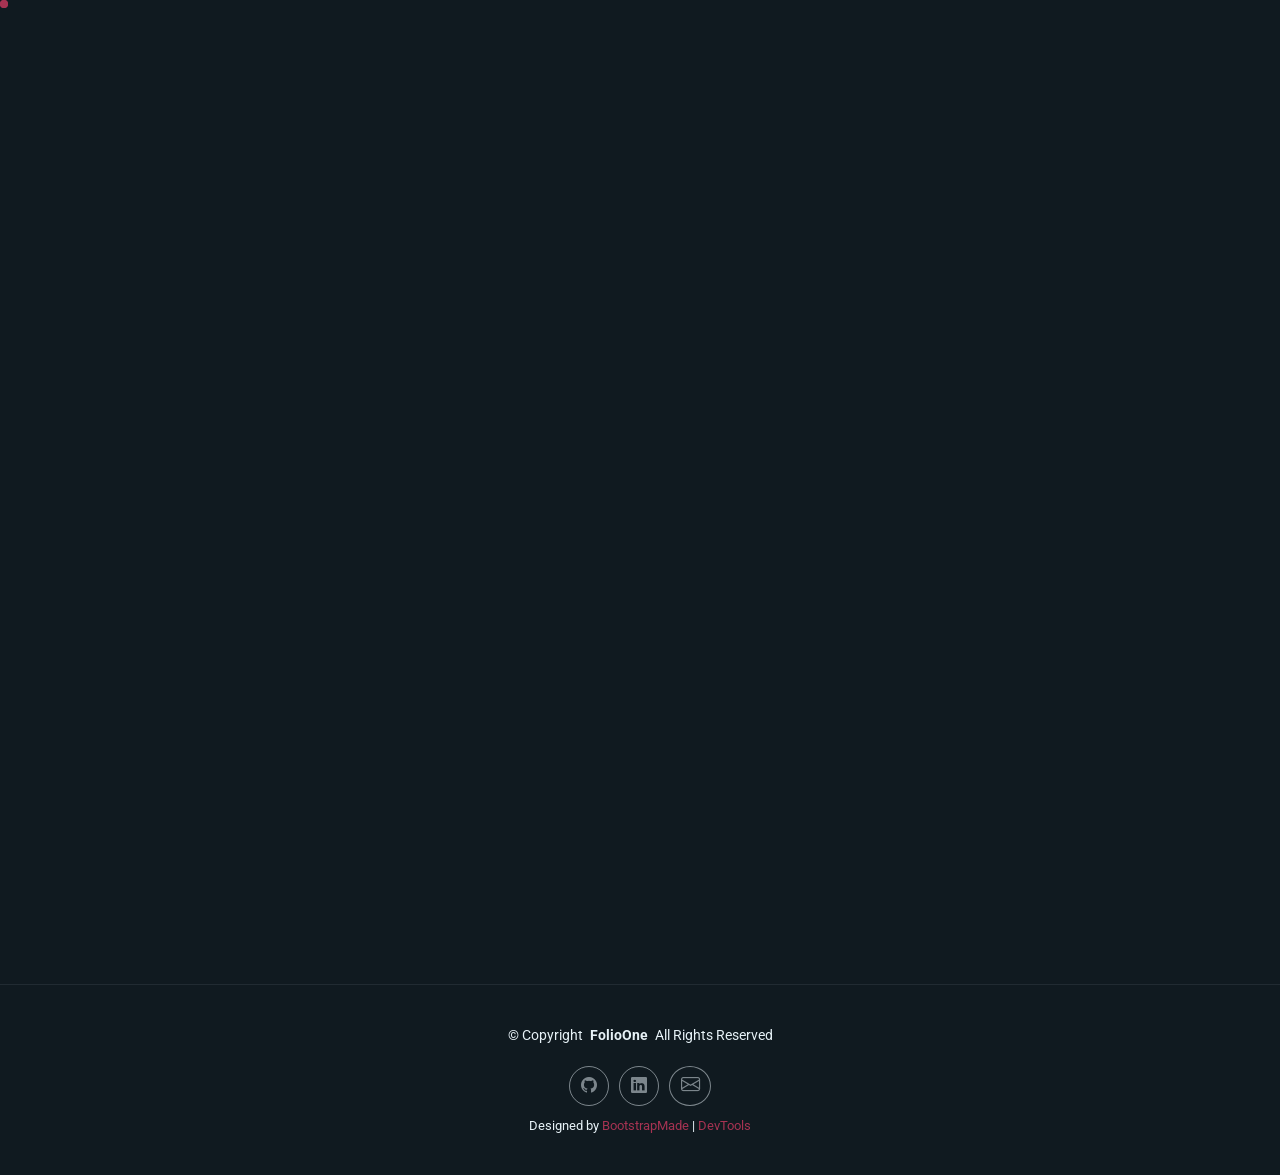
==== index.html @ d4bedee9 "Primeira Versao" ====
<!DOCTYPE html>
<html lang="en">

<head>
  <meta charset="utf-8">
  <meta content="width=device-width, initial-scale=1.0" name="viewport">
  <title>Portifolio Isabela Clementino - Início</title>
  <meta name="description" content="">
  <meta name="keywords" content="">

  <!-- Favicons -->
  <link href="assets/img/favicon.png" rel="icon">
  <link href="assets/img/apple-touch-icon.png" rel="apple-touch-icon">

  <!-- Fonts -->
  <link href="https://fonts.googleapis.com" rel="preconnect">
  <link href="https://fonts.gstatic.com" rel="preconnect" crossorigin>
  <link
    href="https://fonts.googleapis.com/css2?family=Roboto:ital,wght@0,100;0,300;0,400;0,500;0,700;0,900;1,100;1,300;1,400;1,500;1,700;1,900&family=Poppins:ital,wght@0,100;0,200;0,300;0,400;0,500;0,600;0,700;0,800;0,900;1,100;1,200;1,300;1,400;1,500;1,600;1,700;1,800;1,900&family=Raleway:ital,wght@0,100;0,200;0,300;0,400;0,500;0,600;0,700;0,800;0,900;1,100;1,200;1,300;1,400;1,500;1,600;1,700;1,800;1,900&display=swap"
    rel="stylesheet">

  <!-- Vendor CSS Files -->
  <link href="assets/vendor/bootstrap/css/bootstrap.min.css" rel="stylesheet">
  <link href="assets/vendor/bootstrap-icons/bootstrap-icons.css" rel="stylesheet">
  <link href="assets/vendor/aos/aos.css" rel="stylesheet">
  <link href="assets/vendor/swiper/swiper-bundle.min.css" rel="stylesheet">
  <link href="assets/vendor/glightbox/css/glightbox.min.css" rel="stylesheet">

  <!-- Main CSS File -->
  <link href="assets/css/main.css" rel="stylesheet">

</head>

<body class="index-page">

  <header id="header" class="header d-flex align-items-center light-background sticky-top">
    <div class="container position-relative d-flex align-items-center justify-content-between">

      <nav id="navmenu" class="navmenu">
        <ul>
          <li><a href="index.html" class="active">Início</a></li>
          <li class="dropdown"><a href="about.html"><span>Sobre mim</span> <i
                class="bi bi-chevron-down toggle-dropdown"></i></a>
            <ul>
              <li><a href="about-study.html">Trajetória de estudos</a></li>
              <li><a href="extracurricular.html">Extracurricular e Certificações</a></li>
            </ul>
          </li>
          <li><a href="resume.html">Currículo</a></li>
          <li><a href="services.html">Interesses profissionais</a></li>
          <li><a href="portfolio.html">Projetos</a></li>
        </ul>
        <i class="mobile-nav-toggle d-xl-none bi bi-list"></i>
      </nav>

      <div class="header-social-links">
        <a href="https://github.com/Isabela-CP" class="github"><i class="bi bi-github"></i></a>
        <a href="https://www.linkedin.com/in/isabelacpf/" class="linkedin"><i class="bi bi-linkedin"></i></a>
      </div>

    </div>
  </header>

  <main class="main">

    <!-- Hero Section -->
    <section id="hero" class="hero section">

      <div class="container" data-aos="fade-up" data-aos-delay="100">

        <div class="row gy-4 align-items-center">
          <div class="col-lg-6 order-2 order-lg-1">
            <div class="hero-content">
              <h1 data-aos="fade-up" data-aos-delay="200">Olá, meu nome é <span class="highlight">Isabela
                  Clementino</span></h1>
              <h2 data-aos="fade-up" data-aos-delay="300">Creative <span class="typed"
                  data-typed-items="Software Developer, Web Developer, Game Developer, Front-End Developer, Project Management"></span>
              </h2>
              <p data-aos="fade-up" data-aos-delay="400"> Estudante de Sistemas de Informação na Universidade de São
                Paulo com 7 anos de experiência no setor de tecnologia. Hoje, foco em me aprofundar em Front-End, Games
                e Gestão, unindo minha base sólida à vontade de aprender e evoluir. Sigo
                em constante desenvolvimento para transformar técnica em experiências criativas de impacto.</p>
              <div class="hero-actions" data-aos="fade-up" data-aos-delay="500">
                <a href="portfolio.html" class="btn btn-primary">Veja um pouco dos meus projetos</a>
                <a href="contact.html" class="btn btn-outline">Entre em contato</a>
              </div>
              <div class="social-links" data-aos="fade-up" data-aos-delay="600">
                <a href="https://github.com/Isabela-CP" class="github"><i class="bi bi-github"></i></a>
                <a href="https://www.linkedin.com/in/isabelacpf/" class="linkedin"><i class="bi bi-linkedin"></i></a>
              </div>
            </div>
          </div>
          <div class="col-lg-6 order-1 order-lg-2">
            <div class="hero-image" data-aos="zoom-in" data-aos-delay="300">
              <div class="image-wrapper">
                <img src="assets/img/profile/perfil.png" alt="Sarah Mitchell" class="img-fluid">
                <div class="floating-elements">
                  <div class="floating-card design" data-aos="fade-left" data-aos-delay="700">
                    <i class="bi bi-palette"></i>
                    <span>Design</span>
                  </div>
                  <div class="floating-card code" data-aos="fade-right" data-aos-delay="800">
                    <i class="bi bi-code-slash"></i>
                    <span>Code</span>
                  </div>
                  <div class="floating-card creativity" data-aos="fade-up" data-aos-delay="900">
                    <i class="bi bi-lightbulb"></i>
                    <span>Ideas</span>
                  </div>
                </div>
              </div>
            </div>
          </div>
        </div>

      </div>

    </section><!-- /Hero Section -->

  </main>

  <footer id="footer" class="footer">

    <div class="container">
      <div class="copyright text-center ">
        <p>© <span>Copyright</span> <strong class="px-1 sitename">FolioOne</strong> <span>All Rights Reserved<br></span>
        </p>
      </div>
      <div class="social-links d-flex justify-content-center">
        <a href="https://github.com/Isabela-CP" class="github"><i class="bi bi-github"></i></a>
        <a href="https://www.linkedin.com/in/isabelacpf/" class="linkedin"><i class="bi bi-linkedin"></i></a>
        <a href="mailto:isabela.clementino.pon@usp.br" class="email-link"><i class="bi bi-envelope"></i></a>

      </div>
      <div class="credits">
        <!-- All the links in the footer should remain intact. -->
        <!-- You can delete the links only if you've purchased the pro version. -->
        <!-- Licensing information: https://bootstrapmade.com/license/ -->
        <!-- Purchase the pro version with working PHP/AJAX contact form: [buy-url] -->
        Designed by <a href="https://bootstrapmade.com/">BootstrapMade</a> | <a
          href="https://bootstrapmade.com/tools/">DevTools</a>
      </div>
    </div>

  </footer>

  <!-- Scroll Top -->
  <a href="#" id="scroll-top" class="scroll-top d-flex align-items-center justify-content-center"><i
      class="bi bi-arrow-up-short"></i></a>

  <!-- Preloader -->
  <div id="preloader"></div>

  <!-- Vendor JS Files -->
  <script src="assets/vendor/bootstrap/js/bootstrap.bundle.min.js"></script>
  <script src="assets/vendor/php-email-form/validate.js"></script>
  <script src="assets/vendor/aos/aos.js"></script>
  <script src="assets/vendor/typed.js/typed.umd.js"></script>
  <script src="assets/vendor/waypoints/noframework.waypoints.js"></script>
  <script src="assets/vendor/purecounter/purecounter_vanilla.js"></script>
  <script src="assets/vendor/swiper/swiper-bundle.min.js"></script>
  <script src="assets/vendor/imagesloaded/imagesloaded.pkgd.min.js"></script>
  <script src="assets/vendor/isotope-layout/isotope.pkgd.min.js"></script>
  <script src="assets/vendor/glightbox/js/glightbox.min.js"></script>

  <!-- Main JS File -->
  <script src="assets/js/main.js"></script>

</body>

</html>
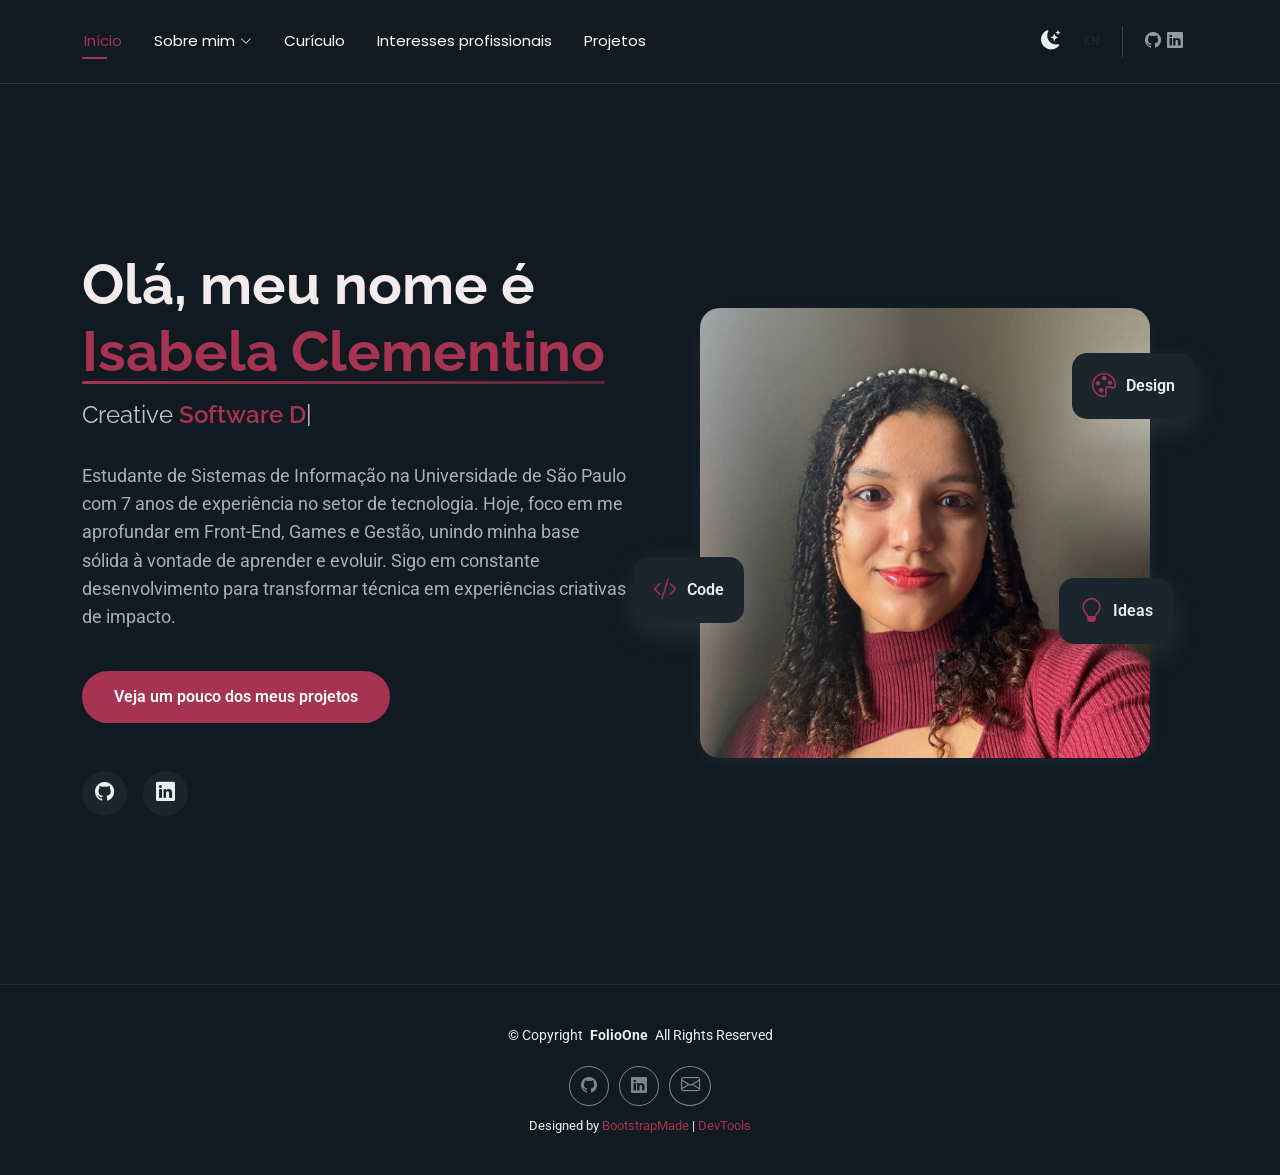
==== commit 69690388: "Corrigindo menu Mobile" ====
--- a/index.html
+++ b/index.html
@@ -33,29 +33,52 @@
 
 <body class="index-page">
 
-  <header id="header" class="header d-flex align-items-center light-background sticky-top">
+  <header id="header" class="header d-flex align-items-center sticky-top">
     <div class="container position-relative d-flex align-items-center justify-content-between">
 
       <nav id="navmenu" class="navmenu">
         <ul>
-          <li><a href="index.html" class="active">Início</a></li>
-          <li class="dropdown"><a href="about.html"><span>Sobre mim</span> <i
-                class="bi bi-chevron-down toggle-dropdown"></i></a>
+          <li><a href="index.html" class="active" data-pt="Início" data-en="Home">Início</a></li>
+          <li class="dropdown">
+            <a href="about.html">
+              <span data-pt="Sobre mim" data-en="About me">Sobre mim </span>
+              <i class="bi bi-chevron-down toggle-dropdown"></i>
+            </a>
             <ul>
-              <li><a href="about-study.html">Trajetória de estudos</a></li>
-              <li><a href="extracurricular.html">Extracurricular e Certificações</a></li>
+              <li><a href="about-study.html" data-pt="Trajetória de estudos" data-en="Study trajectory">Trajetória de
+                  estudos</a>
+              </li>
+              <li><a href="extracurricular.html" data-pt="Extracurricular e Certificados"
+                  data-en="Extracurricular and Certificates">Extracurricular e Certificações</a></li>
             </ul>
           </li>
-          <li><a href="resume.html">Currículo</a></li>
-          <li><a href="services.html">Interesses profissionais</a></li>
-          <li><a href="portfolio.html">Projetos</a></li>
+          <li><a href="resume.html" data-pt="Curículo" data-en="Resume">Currículo</a></li>
+          <li><a href="services.html" data-pt="Interesses profissionais" data-en="Professional interests">Interesses
+              profissionais</a></li>
+          <li><a href="portfolio.html" data-pt="Projetos" data-en="Projects">Projetos</a></li>
         </ul>
         <i class="mobile-nav-toggle d-xl-none bi bi-list"></i>
       </nav>
 
-      <div class="header-social-links">
-        <a href="https://github.com/Isabela-CP" class="github"><i class="bi bi-github"></i></a>
-        <a href="https://www.linkedin.com/in/isabelacpf/" class="linkedin"><i class="bi bi-linkedin"></i></a>
+      <div class="d-flex align-items-center">
+
+        <div class="header-controls d-flex align-items-center me-3 border-end pe-3">
+          <button id="theme-toggle" class="btn btn-link p-0 me-3" type="button" title="Mudar Tema">
+            <i id="theme-icon" class="bi bi-moon-stars-fill"
+              style="color: var(--default-color); font-size: 1.2rem;"></i>
+          </button>
+
+          <button id="lang-toggle" class="btn btn-sm btn-outline-accent fw-bold"
+            style="font-size: 0.75rem; padding: 2px 6px;">
+            PT
+          </button>
+        </div>
+
+        <div class="header-social-links d-flex">
+          <a href="https://github.com/Isabela-CP" class="github"><i class="bi bi-github"></i></a>
+          <a href="https://www.linkedin.com/in/isabelacpf/" class="linkedin"><i class="bi bi-linkedin"></i></a>
+        </div>
+
       </div>
 
     </div>
@@ -71,18 +94,28 @@
         <div class="row gy-4 align-items-center">
           <div class="col-lg-6 order-2 order-lg-1">
             <div class="hero-content">
-              <h1 data-aos="fade-up" data-aos-delay="200">Olá, meu nome é <span class="highlight">Isabela
-                  Clementino</span></h1>
+              <h1 data-aos="fade-up" data-aos-delay="200">
+                <span data-pt="Olá, meu nome é " data-en="Hello, my name is ">Olá, meu nome é </span>
+                <span class="highlight">Isabela Clementino</span>
+              </h1>
               <h2 data-aos="fade-up" data-aos-delay="300">Creative <span class="typed"
                   data-typed-items="Software Developer, Web Developer, Game Developer, Front-End Developer, Project Management"></span>
               </h2>
-              <p data-aos="fade-up" data-aos-delay="400"> Estudante de Sistemas de Informação na Universidade de São
+              <p data-aos="fade-up" data-aos-delay="400" class="lang-pt"> Estudante de Sistemas de Informação na
+                Universidade de São
                 Paulo com 7 anos de experiência no setor de tecnologia. Hoje, foco em me aprofundar em Front-End, Games
                 e Gestão, unindo minha base sólida à vontade de aprender e evoluir. Sigo
                 em constante desenvolvimento para transformar técnica em experiências criativas de impacto.</p>
+              <p data-aos="fade-up" data-aos-delay="400" class="lang-en">
+                Information Systems student at USP with 7 years of experience in the tech industry. Currently focusing
+                on Front-End,
+                Games, and Management, combining a strong foundation with a passion for continuous growth.I am in
+                constant development to transform technical skills into impactful creative experiences.
+              </p>
               <div class="hero-actions" data-aos="fade-up" data-aos-delay="500">
-                <a href="portfolio.html" class="btn btn-primary">Veja um pouco dos meus projetos</a>
-                <a href="contact.html" class="btn btn-outline">Entre em contato</a>
+                <a href="portfolio.html" class="btn btn-primary" data-pt="Veja um pouco dos meus projetos"
+                  data-en="See some of my projects">Veja um pouco dos meus projetos</a>
+
               </div>
               <div class="social-links" data-aos="fade-up" data-aos-delay="600">
                 <a href="https://github.com/Isabela-CP" class="github"><i class="bi bi-github"></i></a>
@@ -165,7 +198,8 @@
 
   <!-- Main JS File -->
   <script src="assets/js/main.js"></script>
-
+  <script src="assets/js/lang.js"></script>
+  <script src="assets/js/theme.js"></script>
 </body>
 
 </html>
--- a/assets/css/main.css
+++ b/assets/css/main.css
@@ -0,0 +1,2365 @@
+/* Fonts */
+:root {
+  --default-font: "Roboto", system-ui, -apple-system, "Segoe UI", Roboto, "Helvetica Neue", Arial, "Noto Sans", "Liberation Sans", sans-serif, "Apple Color Emoji", "Segoe UI Emoji", "Segoe UI Symbol", "Noto Color Emoji";
+  --heading-font: "Raleway", sans-serif;
+  --nav-font: "Poppins", sans-serif;
+  --nav-hover-color: #A63352;
+  --nav-dropdown-hover-color: #A63352;
+}
+
+/* MODO DARK (Seu padrão atual - coloque suas cores aqui) */
+:root,
+[data-bs-theme="dark"] {
+  --background-color: #101a20;
+  --default-color: #e7f2f7;
+  --heading-color: #f4ebed;
+  --accent-color: #A63352;
+  --surface-color: #1a252c;
+  /* Cor para o fundo dos cards */
+  --quote-color: #F2AF88;
+  --border-color: #1a252c;
+  --contrast-color: #ffffff;
+  --nav-color: #ffffff;
+  --nav-dropdown-color: #e7f2f7;
+  --nav-mobile-background-color: #213642;
+  --nav-dropdown-background-color: #051117;
+}
+
+/* MODO LIGHT (A versão clara que você vai criar) */
+[data-bs-theme="light"] {
+  --background-color: #feeaea;
+  /* Fundo clarinho */
+  --default-color: #212529;
+  /* Texto escuro */
+  --heading-color: #101a20;
+  /* Títulos bem escuros */
+  --accent-color: #A63352;
+  /* O rosa continua o mesmo! */
+  --surface-color: #fdf0f0;
+  /* Cards brancos */
+  --quote-color: #A63352;
+  --border-color: #A63352;
+  --contrast-color: #101a20;
+  --nav-color: #040000;
+  --nav-dropdown-color: #000000;
+  --nav-mobile-background-color: #fdf0f0;
+  --nav-dropdown-background-color: #feeaea;
+}
+
+
+/* Smooth scroll */
+:root {
+  scroll-behavior: smooth;
+}
+
+/*--------------------------------------------------------------
+# General Styling & Shared Classes
+--------------------------------------------------------------*/
+body {
+  color: var(--default-color);
+  background-color: var(--background-color);
+  font-family: var(--default-font);
+  transition: background-color 0.3s ease, color 0.3s ease;
+}
+
+a {
+  color: var(--accent-color);
+  text-decoration: none;
+  transition: 0.3s;
+}
+
+a:hover {
+  color: color-mix(in srgb, var(--accent-color), transparent 25%);
+  text-decoration: none;
+}
+
+h1,
+h2,
+h3,
+h4,
+h5,
+h6 {
+  color: var(--heading-color);
+  font-family: var(--heading-font);
+}
+
+/* PHP Email Form Messages
+------------------------------*/
+.php-email-form .error-message {
+  display: none;
+  background: #df1529;
+  color: #ffffff;
+  text-align: left;
+  padding: 15px;
+  margin-bottom: 24px;
+  font-weight: 600;
+}
+
+.php-email-form .sent-message {
+  display: none;
+  color: #ffffff;
+  background: #059652;
+  text-align: center;
+  padding: 15px;
+  margin-bottom: 24px;
+  font-weight: 600;
+}
+
+.php-email-form .loading {
+  display: none;
+  background: var(--surface-color);
+  text-align: center;
+  padding: 15px;
+  margin-bottom: 24px;
+}
+
+.php-email-form .loading:before {
+  content: "";
+  display: inline-block;
+  border-radius: 50%;
+  width: 24px;
+  height: 24px;
+  margin: 0 10px -6px 0;
+  border: 3px solid var(--accent-color);
+  border-top-color: var(--surface-color);
+  animation: php-email-form-loading 1s linear infinite;
+}
+
+@keyframes php-email-form-loading {
+  0% {
+    transform: rotate(0deg);
+  }
+
+  100% {
+    transform: rotate(360deg);
+  }
+}
+
+/*--------------------------------------------------------------
+# Global Header
+--------------------------------------------------------------*/
+.header {
+  color: var(--default-color);
+  background-color: var(--background-color);
+  padding: 15px 0;
+  transition: all 0.5s;
+  position: sticky;
+  top: 0;
+  z-index: 999;
+  border-bottom: 1px solid color-mix(in srgb, var(--default-color), transparent 87%);
+}
+
+.header-controls {
+  border-color: color-mix(in srgb, var(--default-color), transparent 80%) !important;
+}
+
+.header .logo {
+  line-height: 1;
+}
+
+.header .logo img {
+  max-height: 36px;
+  margin-right: 8px;
+}
+
+.header .logo h1 {
+  font-size: 32px;
+  margin: 0;
+  font-weight: 400;
+  color: var(--heading-color);
+}
+
+.header .header-social-links {
+  padding-right: 15px;
+}
+
+.header .header-social-links a {
+  color: color-mix(in srgb, var(--default-color), transparent 40%);
+  padding-left: 6px;
+  display: inline-block;
+  transition: 0.3s;
+  font-size: 16px;
+}
+
+.header .header-social-links a:hover {
+  color: var(--default-color);
+}
+
+.header .header-social-links a i {
+  line-height: 0px;
+}
+
+@media (max-width: 1200px) {
+  .header .logo {
+    order: 1;
+  }
+
+  .header .header-social-links {
+    order: 2;
+  }
+
+  .header .navmenu {
+    order: 3;
+  }
+}
+
+
+/*--------------------------------------------------------------
+# Navigation Menu
+--------------------------------------------------------------*/
+/* Desktop Navigation */
+@media (min-width: 1200px) {
+  .navmenu {
+    padding: 0;
+  }
+
+  .navmenu ul {
+    margin: 0;
+    padding: 0;
+    display: flex;
+    list-style: none;
+    align-items: center;
+  }
+
+  .navmenu li {
+    position: relative;
+  }
+
+  .navmenu>ul>li {
+    white-space: nowrap;
+    padding: 15px 28px 15px 0;
+  }
+
+  .navmenu>ul>li:last-child {
+    padding-right: 0;
+  }
+
+  .navmenu a,
+  .navmenu a:focus {
+    color: var(--nav-color);
+    font-size: 15px;
+    padding: 0 2px;
+    font-family: var(--nav-font);
+    font-weight: 400;
+    display: flex;
+    align-items: center;
+    justify-content: space-between;
+    white-space: nowrap;
+    transition: 0.3s;
+    position: relative;
+  }
+
+  .navmenu a i,
+  .navmenu a:focus i {
+    font-size: 12px;
+    line-height: 0;
+    margin-left: 5px;
+    transition: 0.3s;
+  }
+
+  .navmenu>ul>li>a:before {
+    content: "";
+    position: absolute;
+    height: 2px;
+    bottom: -6px;
+    left: 0;
+    background-color: var(--nav-hover-color);
+    visibility: hidden;
+    width: 0px;
+    transition: all 0.3s ease-in-out 0s;
+  }
+
+  .navmenu a:hover:before,
+  .navmenu li:hover>a:before,
+  .navmenu .active:before {
+    visibility: visible;
+    width: 25px;
+  }
+
+  .navmenu li:hover>a,
+  .navmenu .active,
+  .navmenu .active:focus {
+    color: var(--nav-hover-color);
+  }
+
+  .navmenu .dropdown ul {
+    margin: 0;
+    padding: 10px 0;
+    background: var(--nav-dropdown-background-color);
+    display: block;
+    position: absolute;
+    visibility: hidden;
+    left: -5px;
+    top: 130%;
+    opacity: 0;
+    transition: 0.3s;
+    border-radius: 4px;
+    z-index: 99;
+    box-shadow: 0px 0px 30px rgba(0, 0, 0, 0.1);
+  }
+
+  .navmenu .dropdown ul li {
+    min-width: 200px;
+  }
+
+  .navmenu .dropdown ul a {
+    padding: 10px 20px;
+    font-size: 15px;
+    text-transform: none;
+    color: var(--nav-dropdown-color);
+  }
+
+  .navmenu .dropdown ul a i {
+    font-size: 12px;
+  }
+
+  .navmenu .dropdown ul a:hover,
+  .navmenu .dropdown ul .active:hover,
+  .navmenu .dropdown ul li:hover>a {
+    color: var(--nav-dropdown-hover-color);
+  }
+
+  .navmenu .dropdown:hover>ul {
+    opacity: 1;
+    top: 100%;
+    visibility: visible;
+  }
+
+  .navmenu .dropdown .dropdown ul {
+    top: 0;
+    left: -90%;
+    visibility: hidden;
+  }
+
+  .navmenu .dropdown .dropdown:hover>ul {
+    opacity: 1;
+    top: 0;
+    left: -100%;
+    visibility: visible;
+  }
+}
+
+/* Mobile Navigation */
+@media (max-width: 1199px) {
+  .mobile-nav-toggle {
+    color: var(--nav-color);
+    font-size: 28px;
+    line-height: 0;
+    margin-right: 10px;
+    cursor: pointer;
+    transition: color 0.3s;
+  }
+
+  .navmenu {
+    padding: 0;
+    z-index: 9997;
+  }
+
+  .navmenu ul {
+    display: none;
+    list-style: none;
+    position: absolute;
+    inset: 60px 20px 20px 20px;
+    padding: 10px 0;
+    margin: 0;
+    border-radius: 6px;
+    background-color: var(--nav-mobile-background-color);
+    border: 1px solid color-mix(in srgb, var(--default-color), transparent 90%);
+    box-shadow: none;
+    overflow-y: auto;
+    transition: 0.3s;
+    z-index: 9998;
+  }
+
+  .navmenu a,
+  .navmenu a:focus {
+    color: var(--nav-dropdown-color);
+    padding: 10px 20px;
+    font-family: var(--nav-font);
+    font-size: 17px;
+    font-weight: 500;
+    display: flex;
+    align-items: center;
+    justify-content: space-between;
+    white-space: nowrap;
+    transition: 0.3s;
+  }
+
+  .navmenu a i,
+  .navmenu a:focus i {
+    font-size: 12px;
+    line-height: 0;
+    margin-left: 5px;
+    width: 30px;
+    height: 30px;
+    display: flex;
+    align-items: center;
+    justify-content: center;
+    border-radius: 50%;
+    transition: 0.3s;
+    background-color: color-mix(in srgb, var(--accent-color), transparent 90%);
+  }
+
+  .navmenu a i:hover,
+  .navmenu a:focus i:hover {
+    background-color: var(--accent-color);
+    color: var(--contrast-color);
+  }
+
+  .navmenu a:hover,
+  .navmenu .active,
+  .navmenu .active:focus {
+    color: var(--nav-dropdown-hover-color);
+  }
+
+  .navmenu .active i,
+  .navmenu .active:focus i {
+    background-color: var(--accent-color);
+    color: var(--contrast-color);
+  }
+
+  .navmenu .dropdown:has(ul.dropdown-active)>a i {
+    transform: rotate(180deg);
+    transition: 0.3s;
+  }
+
+  .navmenu .dropdown ul {
+    position: static;
+    display: none;
+    z-index: 99;
+    padding: 10px 0;
+    margin: 10px 20px;
+    background-color: var(--nav-dropdown-background-color);
+    transition: all 0.5s ease-in-out;
+  }
+
+  .navmenu .dropdown ul ul {
+    background-color: rgba(33, 37, 41, 0.1);
+  }
+
+  .navmenu .dropdown>.dropdown-active {
+    display: block;
+    background-color: rgba(33, 37, 41, 0.03);
+  }
+
+  .mobile-nav-active {
+    overflow: hidden;
+  }
+
+  .mobile-nav-active .mobile-nav-toggle {
+    color: #fff;
+    position: absolute;
+    font-size: 32px;
+    top: 15px;
+    right: 15px;
+    margin-right: 0;
+    z-index: 9999;
+  }
+
+  .mobile-nav-active .navmenu {
+    position: fixed;
+    overflow: hidden;
+    inset: 0;
+    background: rgba(33, 37, 41, 0.8);
+    transition: 0.3s;
+  }
+
+  .mobile-nav-active .navmenu>ul {
+    display: block;
+  }
+}
+
+/*--------------------------------------------------------------
+# Global Footer
+--------------------------------------------------------------*/
+.footer {
+  color: var(--default-color);
+  background-color: var(--background-color);
+  font-size: 14px;
+  padding: 40px 0;
+  position: relative;
+  border-top: 1px solid color-mix(in srgb, var(--default-color), transparent 92%);
+}
+
+.footer .copyright p {
+  margin-bottom: 0;
+}
+
+.footer .social-links {
+  margin-top: 20px;
+}
+
+.footer .social-links a {
+  display: flex;
+  align-items: center;
+  justify-content: center;
+  width: 40px;
+  height: 40px;
+  border-radius: 50%;
+  border: 1px solid color-mix(in srgb, var(--default-color), transparent 50%);
+  font-size: 16px;
+  color: color-mix(in srgb, var(--default-color), transparent 50%);
+  margin: 0 5px;
+  transition: 0.3s;
+}
+
+.footer .social-links a:hover {
+  color: var(--accent-color);
+  border-color: var(--accent-color);
+}
+
+.footer .credits {
+  margin-top: 10px;
+  font-size: 13px;
+  text-align: center;
+}
+
+/*--------------------------------------------------------------
+# Preloader
+--------------------------------------------------------------*/
+#preloader {
+  position: fixed;
+  inset: 0;
+  z-index: 9999;
+  overflow: hidden;
+  background-color: var(--background-color);
+  transition: all 0.6s ease-out;
+  width: 100%;
+  height: 100vh;
+}
+
+#preloader:before,
+#preloader:after {
+  content: "";
+  position: absolute;
+  border: 4px solid var(--accent-color);
+  border-radius: 50%;
+  animation: animate-preloader 2s cubic-bezier(0, 0.2, 0.8, 1) infinite;
+}
+
+#preloader:after {
+  animation-delay: -0.5s;
+}
+
+@keyframes animate-preloader {
+  0% {
+    width: 10px;
+    height: 10px;
+    top: calc(50% - 5px);
+    left: calc(50% - 5px);
+    opacity: 1;
+  }
+
+  100% {
+    width: 72px;
+    height: 72px;
+    top: calc(50% - 36px);
+    left: calc(50% - 36px);
+    opacity: 0;
+  }
+}
+
+/*--------------------------------------------------------------
+# Scroll Top Button
+--------------------------------------------------------------*/
+.scroll-top {
+  position: fixed;
+  visibility: hidden;
+  opacity: 0;
+  right: 15px;
+  bottom: -15px;
+  z-index: 99999;
+  background-color: var(--accent-color);
+  width: 44px;
+  height: 44px;
+  border-radius: 50px;
+  transition: all 0.4s;
+}
+
+.scroll-top i {
+  font-size: 24px;
+  color: var(--contrast-color);
+  line-height: 0;
+}
+
+.scroll-top:hover {
+  background-color: color-mix(in srgb, var(--accent-color), transparent 20%);
+  color: var(--contrast-color);
+}
+
+.scroll-top.active {
+  visibility: visible;
+  opacity: 1;
+  bottom: 15px;
+}
+
+/*--------------------------------------------------------------
+# Disable aos animation delay on mobile devices
+--------------------------------------------------------------*/
+@media screen and (max-width: 768px) {
+  [data-aos-delay] {
+    transition-delay: 0 !important;
+  }
+}
+
+/*--------------------------------------------------------------
+# Global Page Titles & Breadcrumbs
+--------------------------------------------------------------*/
+.page-title {
+  color: var(--default-color);
+  background-color: var(--background-color);
+  position: relative;
+}
+
+.page-title .heading {
+  padding: 80px 0;
+  border-top: 1px solid color-mix(in srgb, var(--default-color), transparent 90%);
+}
+
+.page-title .heading h1 {
+  font-size: 38px;
+  font-weight: 700;
+}
+
+.page-title nav {
+  background-color: color-mix(in srgb, var(--default-color), transparent 96%);
+  padding: 20px 0;
+}
+
+.page-title nav ol {
+  display: flex;
+  flex-wrap: wrap;
+  list-style: none;
+  padding: 0;
+  margin: 0;
+  font-size: 16px;
+  font-weight: 400;
+}
+
+.page-title nav ol li+li {
+  padding-left: 10px;
+}
+
+.page-title nav ol li+li::before {
+  content: "/";
+  display: inline-block;
+  padding-right: 10px;
+  color: color-mix(in srgb, var(--default-color), transparent 70%);
+}
+
+/*--------------------------------------------------------------
+# Global Sections
+--------------------------------------------------------------*/
+section,
+.section {
+  color: var(--default-color);
+  background-color: var(--background-color);
+  padding: 60px 0;
+  scroll-margin-top: 100px;
+  overflow: clip;
+}
+
+@media (max-width: 1199px) {
+
+  section,
+  .section {
+    scroll-margin-top: 66px;
+  }
+}
+
+/*--------------------------------------------------------------
+# Global Section Titles
+--------------------------------------------------------------*/
+.section-title {
+  text-align: center;
+  padding-bottom: 60px;
+  position: relative;
+}
+
+.section-title h2 {
+  font-size: 3.5rem;
+  font-weight: 400;
+  line-height: 1.2;
+  color: var(--heading-color);
+  margin-bottom: 1.5rem;
+  letter-spacing: -1px;
+}
+
+@media (max-width: 768px) {
+  .section-title h2 {
+    font-size: 2.5rem;
+  }
+}
+
+.section-title p {
+  font-size: 1.125rem;
+  line-height: 1.8;
+  color: color-mix(in srgb, var(--default-color), transparent 25%);
+  max-width: 900px;
+  margin: 0 auto;
+  text-wrap: balance;
+}
+
+/*--------------------------------------------------------------
+# Hero Section
+--------------------------------------------------------------*/
+.hero {
+  margin-top: 0;
+  padding: 80px 0;
+  min-height: 100vh;
+  display: flex;
+  align-items: center;
+}
+
+.hero .hero-content h1 {
+  font-size: 3.5rem;
+  font-weight: 700;
+  margin-bottom: 1rem;
+  line-height: 1.2;
+}
+
+.hero .hero-content h1 .highlight {
+  color: var(--accent-color);
+  position: relative;
+}
+
+.hero .hero-content h1 .highlight::after {
+  content: "";
+  position: absolute;
+  bottom: 0;
+  left: 0;
+  width: 100%;
+  height: 3px;
+  background: linear-gradient(90deg, var(--accent-color), color-mix(in srgb, var(--accent-color), transparent 50%));
+  border-radius: 2px;
+}
+
+@media (max-width: 768px) {
+  .hero .hero-content h1 {
+    font-size: 2.5rem;
+  }
+}
+
+.hero .hero-content h2 {
+  font-size: 1.5rem;
+  font-weight: 400;
+  margin-bottom: 2rem;
+  color: color-mix(in srgb, var(--default-color), transparent 20%);
+}
+
+.hero .hero-content h2 .typed {
+  color: var(--accent-color);
+  font-weight: 600;
+}
+
+@media (max-width: 768px) {
+  .hero .hero-content h2 {
+    font-size: 1.25rem;
+  }
+}
+
+.hero .hero-content p {
+  font-size: 1.1rem;
+  line-height: 1.6;
+  margin-bottom: 2.5rem;
+  color: color-mix(in srgb, var(--default-color), transparent 30%);
+}
+
+.hero .hero-actions {
+  display: flex;
+  gap: 1rem;
+  margin-bottom: 3rem;
+}
+
+.hero .hero-actions .btn {
+  padding: 12px 30px;
+  border-radius: 50px;
+  font-weight: 600;
+  text-decoration: none;
+  transition: all 0.3s ease;
+  border: 2px solid;
+}
+
+.hero .hero-actions .btn.btn-primary {
+  background: var(--accent-color);
+  color: var(--contrast-color);
+  border-color: var(--accent-color);
+}
+
+.hero .hero-actions .btn.btn-primary:hover {
+  background: color-mix(in srgb, var(--accent-color), black 15%);
+  border-color: color-mix(in srgb, var(--accent-color), black 15%);
+  transform: translateY(-2px);
+}
+
+.hero .hero-actions .btn.btn-outline {
+  background: transparent;
+  color: var(--accent-color);
+  border-color: var(--accent-color);
+}
+
+.hero .hero-actions .btn.btn-outline:hover {
+  transform: translateY(-2px);
+}
+
+@media (max-width: 576px) {
+  .hero .hero-actions {
+    flex-direction: column;
+  }
+
+  .hero .hero-actions .btn {
+    text-align: center;
+  }
+}
+
+.hero .social-links {
+  display: flex;
+  gap: 1rem;
+}
+
+.hero .social-links a {
+  width: 45px;
+  height: 45px;
+  background: var(--surface-color);
+  border-radius: 50%;
+  display: flex;
+  align-items: center;
+  justify-content: center;
+  color: var(--default-color);
+  font-size: 1.2rem;
+  transition: all 0.3s ease;
+}
+
+.hero .social-links a:hover {
+  background: var(--accent-color);
+  color: var(--contrast-color);
+  transform: translateY(-3px);
+  box-shadow: 0 8px 25px color-mix(in srgb, var(--accent-color), transparent 70%);
+}
+
+.hero .hero-image {
+  position: relative;
+}
+
+.hero .hero-image .image-wrapper {
+  position: relative;
+  max-width: 450px;
+  margin: 0 auto;
+}
+
+.hero .hero-image .image-wrapper img {
+  border-radius: 20px;
+  box-shadow: 0 5px 15px color-mix(in srgb, var(--default-color), transparent 95%);
+  transition: transform 0.3s ease;
+}
+
+.hero .hero-image .image-wrapper img:hover {
+  transform: scale(1.02);
+}
+
+.hero .hero-image .floating-elements {
+  position: absolute;
+  top: 0;
+  left: 0;
+  right: 0;
+  bottom: 0;
+  pointer-events: none;
+}
+
+.hero .hero-image .floating-elements .floating-card {
+  position: absolute;
+  background: var(--surface-color);
+  padding: 15px 20px;
+  border-radius: 15px;
+  box-shadow: 0 10px 30px color-mix(in srgb, var(--default-color), transparent 90%);
+  display: flex;
+  align-items: center;
+  gap: 10px;
+  font-weight: 600;
+  animation: float 3s ease-in-out infinite;
+}
+
+.hero .hero-image .floating-elements .floating-card i {
+  font-size: 1.5rem;
+  color: var(--accent-color);
+}
+
+.hero .hero-image .floating-elements .floating-card.design {
+  top: 10%;
+  right: -10%;
+  animation-delay: 0s;
+}
+
+.hero .hero-image .floating-elements .floating-card.code {
+  bottom: 30%;
+  left: -15%;
+  animation-delay: 1s;
+}
+
+.hero .hero-image .floating-elements .floating-card.creativity {
+  top: 60%;
+  right: -5%;
+  animation-delay: 2s;
+}
+
+@media (max-width: 992px) {
+  .hero .hero-image .floating-elements .floating-card {
+    display: none;
+  }
+}
+
+@keyframes float {
+
+  0%,
+  100% {
+    transform: translateY(0px);
+  }
+
+  50% {
+    transform: translateY(-10px);
+  }
+}
+
+@media (max-width: 992px) {
+  .hero .hero-content {
+    text-align: center;
+    margin-bottom: 3rem;
+  }
+}
+
+/*--------------------------------------------------------------
+# About Section
+--------------------------------------------------------------*/
+
+/* --- Ajuste Específico para o Carrossel da Página Sobre --- */
+
+/* 1. Garante que o slide ocupe a largura total da coluna */
+.about-images-slider .swiper-slide {
+  width: 100%;
+  display: flex;
+  justify-content: center;
+}
+
+/* 2. Padroniza a imagem: altura fixa, sem distorção e com corte inteligente */
+.about-images-slider .swiper-slide img {
+  width: 100%;
+  height: 550px;
+  /* Altura fixa para todas as fotos */
+  object-fit: cover;
+  /* Corta as sobras sem esticar a imagem */
+  object-position: center;
+  /* Mantém o centro da foto visível */
+  border-radius: 20px;
+  /* Mantém a estética arredondada */
+  display: block;
+}
+
+/* 3. Ajuste para dispositivos móveis (telas pequenas) */
+@media (max-width: 991px) {
+  .about-images-slider .swiper-slide img {
+    height: 400px;
+    /* Reduz a altura no celular para não ficar desproporcional */
+  }
+}
+
+/* --- Customização do Swiper (Sobre Mim) --- */
+
+/* Cor das Setas de Navegação */
+.about-images-slider .swiper-button-prev,
+.about-images-slider .swiper-button-next {
+  color: #A63352 !important;
+  /* Seu Vinho */
+  background: rgba(255, 255, 255, 0.1);
+  width: 45px;
+  height: 45px;
+  border-radius: 50%;
+  backdrop-filter: blur(5px);
+  transition: all 0.3s ease;
+}
+
+.about-images-slider .swiper-button-prev:after,
+.about-images-slider .swiper-button-next:after {
+  font-size: 20px;
+}
+
+.about-images-slider .swiper-button-prev:hover,
+.about-images-slider .swiper-button-next:hover {
+  background: rgba(166, 51, 82, 0.2);
+  color: #D94A70 !important;
+  /* Rosa mais claro no hover */
+}
+
+/* Cor das Bolinhas da Paginação (Bullets) */
+.about-images-slider .swiper-pagination-bullet {
+  background: #8c8474 !important;
+  /* Cor neutra/bege do seu site */
+  opacity: 0.5;
+  width: 10px;
+  height: 10px;
+}
+
+/* Bolinha Ativa */
+.about-images-slider .swiper-pagination-bullet-active {
+  background: #A63352 !important;
+  /* Seu Vinho */
+  opacity: 1;
+  width: 25px;
+  /* Deixa a bolinha ativa levemente alongada (estilo moderno) */
+  border-radius: 5px;
+}
+
+/* --- Bento Grid Interesses --- */
+.bento-item {
+  position: relative;
+  background: rgba(255, 255, 255, 0.03);
+  border: 1px solid var(--border-color);
+  border-radius: 24px;
+  padding: 40px 30px;
+  height: 100%;
+  overflow: hidden;
+  transition: all 0.5s cubic-bezier(0.4, 0, 0.2, 1);
+}
+
+.bento-item:hover {
+  background: rgba(255, 255, 255, 0.05);
+  border-color: #A63352;
+  transform: translateY(-8px);
+}
+
+.card-header-bento {
+  display: flex;
+  align-items: center;
+  gap: 15px;
+  margin-bottom: 25px;
+}
+
+.card-header-bento i {
+  font-size: 2rem;
+  color: #A63352;
+  filter: drop-shadow(0 0 8px rgba(166, 51, 82, 0.4));
+}
+
+.card-header-bento h3 {
+  margin: 0;
+  font-size: 1.3rem;
+  font-weight: 600;
+  color: var(--accent-color);
+}
+
+/* --- Novas Pills (Tags) --- */
+.interest-tags-container {
+  display: flex;
+  flex-wrap: wrap;
+  gap: 10px;
+}
+
+.tag-pill {
+  background: rgba(255, 255, 255, 0.05);
+  border: 1px solid var(--border-color);
+  color: var(--contrast-color);
+  padding: 6px 16px;
+  border-radius: 100px;
+  font-size: 0.85rem;
+  transition: all 0.3s ease;
+}
+
+/* Cores sutis no hover para cada categoria */
+.tag-pill:hover {
+  background: rgba(166, 51, 82, 0.2);
+  border-color: #A63352;
+  color: var(--contrast-color);
+  transform: scale(1.05);
+}
+
+/* Glow de fundo do card */
+.bento-glow {
+  position: absolute;
+  top: 0;
+  left: 0;
+  width: 100%;
+  height: 100%;
+  background: radial-gradient(800px circle at var(--mouse-x, 50%) var(--mouse-y, 50%), rgba(166, 51, 82, 0.08), transparent 40%);
+  z-index: -1;
+  opacity: 0;
+  transition: opacity 0.5s;
+}
+
+.bento-item:hover .bento-glow {
+  opacity: 1;
+}
+
+/* --- Estilo da Frase Nerd Final --- */
+.philosophy-text {
+  font-size: 1.15rem;
+  line-height: 1.5;
+  color: var(--contrast-color);
+  margin-bottom: 40px;
+}
+
+.nerd-quote-box {
+  background: rgba(166, 51, 82, 0.05);
+  border-radius: 20px;
+  padding: 40px;
+  position: relative;
+  border: 1px solid rgba(166, 51, 82, 0.1);
+}
+
+.quote-icon {
+  position: absolute;
+  top: -20px;
+  left: 50%;
+  transform: translateX(-50%);
+  background: var(--background-color);
+  width: 40px;
+  height: 40px;
+  border-radius: 50%;
+  display: flex;
+  align-items: center;
+  justify-content: center;
+  color: #A63352;
+  border: 1px solid #A63352;
+}
+
+.nerd-quote-box q {
+  font-family: var(--heading-font);
+  font-size: 1.8rem;
+  color: var(--quote-color);
+  font-style: italic;
+  margin: 0;
+}
+
+.nerd-quote-box span {
+  display: block;
+  margin-top: 15px;
+  text-transform: uppercase;
+  letter-spacing: 3px;
+  font-size: 0.8rem;
+  color: #8c8474;
+}
+
+
+
+.about .intro-content .eyebrow {
+  display: inline-block;
+  letter-spacing: 0.12em;
+  text-transform: uppercase;
+  font-size: 12px;
+  color: color-mix(in srgb, var(--default-color), transparent 40%);
+  margin-bottom: 16px;
+}
+
+.about .intro-content .headline {
+  font-family: var(--heading-font);
+  font-weight: 300;
+  line-height: 1.2;
+  font-size: clamp(28px, 4vw, 44px);
+  margin: 0 0 24px 0;
+}
+
+.about .intro-content .lead {
+  font-size: 18px;
+  line-height: 1.8;
+  color: color-mix(in srgb, var(--default-color), transparent 10%);
+  margin-bottom: 24px;
+}
+
+.about .intro-content p {
+  line-height: 1.8;
+  margin-bottom: 24px;
+  color: color-mix(in srgb, var(--default-color), transparent 5%);
+}
+
+.about .intro-content .cta-group {
+  display: flex;
+  gap: 24px;
+  align-items: center;
+  margin-top: 24px;
+}
+
+.about .intro-content .cta-group .btn-ghost {
+  display: inline-flex;
+  align-items: center;
+  gap: 8px;
+  padding: 12px 18px;
+  border-radius: 6px;
+  color: var(--accent-color);
+  background: color-mix(in srgb, var(--accent-color), transparent 92%);
+  border: 1px solid color-mix(in srgb, var(--accent-color), transparent 70%);
+  transition: 0.3s ease-in-out;
+}
+
+.about .intro-content .cta-group .btn-ghost:hover,
+.about .intro-content .cta-group .btn-ghost:focus {
+  color: var(--contrast-color);
+  background: var(--accent-color);
+  border-color: var(--accent-color);
+  outline: none;
+  box-shadow: 0 0 0 3px color-mix(in srgb, var(--accent-color), transparent 70%);
+}
+
+.about .intro-content .cta-group .link-underline {
+  display: inline-flex;
+  align-items: center;
+  gap: 8px;
+  position: relative;
+  color: var(--accent-color);
+  padding-bottom: 4px;
+  transition: 0.3s ease-in-out;
+}
+
+.about .intro-content .cta-group .link-underline::after {
+  content: "";
+  position: absolute;
+  left: 0;
+  right: 0;
+  bottom: 0;
+  height: 1px;
+  background: color-mix(in srgb, var(--accent-color), transparent 40%);
+  transform: scaleX(0.4);
+  transform-origin: left;
+  transition: 0.3s ease-in-out;
+}
+
+.about .intro-content .cta-group .link-underline:hover,
+.about .intro-content .cta-group .link-underline:focus {
+  color: color-mix(in srgb, var(--accent-color), transparent 10%);
+  outline: none;
+}
+
+.about .intro-content .cta-group .link-underline:hover::after,
+.about .intro-content .cta-group .link-underline:focus::after {
+  transform: scaleX(1);
+}
+
+.about .profile-figure {
+  margin: 0;
+}
+
+.about .profile-figure .profile-photo {
+  width: 88%;
+  max-width: 440px;
+  border-radius: 18px;
+  box-shadow: 0 10px 30px color-mix(in srgb, var(--default-color), transparent 92%);
+  transform: translateY(0);
+  transition: transform 0.3s ease-in-out;
+}
+
+.about .profile-figure .profile-caption {
+  margin-top: 24px;
+  display: flex;
+  align-items: center;
+  justify-content: center;
+}
+
+.about .profile-figure .profile-caption .meta {
+  font-size: 14px;
+  color: color-mix(in srgb, var(--default-color), transparent 20%);
+}
+
+.about .profile-figure .profile-caption .meta .funfact {
+  font-size: 13px;
+  margin-top: 4px;
+  color: color-mix(in srgb, var(--default-color), transparent 35%);
+}
+
+.about .profile-figure:hover .profile-photo {
+  transform: translateY(-4px);
+}
+
+.about .skill-item {
+  padding: 24px;
+  border-radius: 6px;
+  transition: 0.3s ease-in-out;
+  background: color-mix(in srgb, var(--surface-color), var(--accent-color) 2%);
+  border: 1px solid color-mix(in srgb, var(--default-color), transparent 88%);
+  height: 100%;
+}
+
+.about .skill-item i {
+  font-size: 24px;
+  color: var(--accent-color);
+  margin-bottom: 16px;
+  display: inline-block;
+}
+
+.about .skill-item h3 {
+  font-size: 16px;
+  margin-bottom: 6px;
+  font-weight: 500;
+}
+
+.about .skill-item p {
+  margin: 0;
+  font-size: 14px;
+  color: color-mix(in srgb, var(--default-color), transparent 25%);
+}
+
+.about .skill-item:hover {
+  transform: translateY(-3px);
+  border-color: color-mix(in srgb, var(--accent-color), transparent 60%);
+  box-shadow: 0 10px 30px color-mix(in srgb, var(--default-color), transparent 92%);
+}
+
+.about .timeline-item {
+  position: relative;
+  padding-left: 26px;
+}
+
+.about .timeline-item time {
+  display: inline-block;
+  font-size: 12px;
+  letter-spacing: 0.08em;
+  text-transform: uppercase;
+  color: color-mix(in srgb, var(--default-color), transparent 45%);
+  margin-bottom: 6px;
+}
+
+.about .timeline-item h4 {
+  font-size: 18px;
+  font-weight: 400;
+  margin: 0 0 6px;
+}
+
+.about .timeline-item p {
+  font-size: 14px;
+  color: color-mix(in srgb, var(--default-color), transparent 25%);
+  margin: 0;
+}
+
+.about .timeline-item .dot {
+  position: absolute;
+  left: 0;
+  top: 4px;
+  width: 10px;
+  height: 10px;
+  border-radius: 50%;
+  background: var(--accent-color);
+  box-shadow: 0 0 0 6px color-mix(in srgb, var(--accent-color), transparent 80%);
+}
+
+.about .personal-quote {
+  padding: 24px 0;
+}
+
+.about .personal-quote p {
+  font-family: var(--heading-font);
+  font-weight: 300;
+  font-size: clamp(20px, 3vw, 28px);
+  line-height: 1.5;
+  color: color-mix(in srgb, var(--default-color), transparent 5%);
+  margin: 0 auto;
+  max-width: 800px;
+}
+
+.about .fact-pill {
+  display: flex;
+  align-items: center;
+  justify-content: center;
+  gap: 10px;
+  padding: 10px 14px;
+  border-radius: 999px;
+  border: 1px solid color-mix(in srgb, var(--default-color), transparent 85%);
+  background: var(--surface-color);
+  color: color-mix(in srgb, var(--default-color), transparent 10%);
+  transition: 0.3s ease-in-out;
+}
+
+.about .fact-pill i {
+  color: var(--accent-color);
+}
+
+.about .fact-pill span {
+  font-size: 14px;
+}
+
+.about .fact-pill:hover {
+  transform: translateY(-2px);
+  border-color: color-mix(in srgb, var(--accent-color), transparent 60%);
+  box-shadow: 0 10px 30px color-mix(in srgb, var(--default-color), transparent 92%);
+}
+
+.about .fact-pill:focus-within {
+  box-shadow: 0 0 0 3px color-mix(in srgb, var(--accent-color), transparent 70%);
+}
+
+@media (max-width: 992px) {
+  .about .profile-figure {
+    text-align: center !important;
+  }
+
+  .about .profile-figure .profile-photo {
+    width: 72%;
+  }
+
+  .about .intro-content .cta-group {
+    flex-wrap: wrap;
+  }
+}
+
+@media (max-width: 576px) {
+  .about .profile-figure .profile-photo {
+    width: 100%;
+  }
+}
+
+/*--------------------------------------------------------------
+# Skills Section
+--------------------------------------------------------------*/
+.skills .skill-box {
+  background-color: var(--surface-color);
+  padding: 2rem;
+  border-radius: 8px;
+  box-shadow: 0 0 20px rgba(0, 0, 0, 0.05);
+}
+
+.skills .skill-box h3 {
+  font-size: 1.2rem;
+  margin-bottom: 1rem;
+  font-weight: 600;
+}
+
+.skills .skill-box p {
+  font-size: 0.9rem;
+  margin-bottom: 0.8rem;
+  opacity: 0.6;
+}
+
+.skills .skill-box .progress {
+  background-color: color-mix(in srgb, var(--accent-color), transparent 85%);
+  border-radius: 50px;
+  height: 8px;
+  margin-top: 5px;
+  overflow: hidden;
+}
+
+.skills .skill-box .progress .progress-bar {
+  background-color: var(--accent-color);
+  height: 100%;
+  position: relative;
+  border-radius: 50px;
+  transition: 0.9s;
+  width: 1px;
+}
+
+/*--------------------------------------------------------------
+# Stats Section
+--------------------------------------------------------------*/
+.stats .avatars {
+  position: relative;
+}
+
+.stats .avatars img {
+  width: 60px;
+  height: 60px;
+  border: 3px solid var(--accent-color);
+  margin-right: -15px;
+  transition: transform 0.3s ease;
+}
+
+.stats .avatars img:hover {
+  transform: translateY(-5px);
+  z-index: 2;
+}
+
+.stats .counters h2 {
+  color: var(--heading-color);
+  font-size: 48px;
+  font-weight: 700;
+  margin-bottom: 10px;
+}
+
+.stats .counters h2 span {
+  display: inline-block;
+}
+
+.stats .counters p {
+  color: var(--default-color);
+  font-size: 18px;
+  margin: 0;
+  opacity: 0.9;
+}
+
+@media (max-width: 991px) {
+  .stats .row {
+    text-align: center;
+  }
+
+  .stats .avatars {
+    justify-content: center;
+    margin-bottom: 40px;
+  }
+
+  .stats .counters h2 {
+    font-size: 36px;
+  }
+
+  .stats .counters p {
+    font-size: 16px;
+  }
+
+  .stats .counters .col-md-4 {
+    margin-bottom: 30px;
+  }
+
+  .stats .counters .col-md-4:last-child {
+    margin-bottom: 0;
+  }
+}
+
+@media (max-width: 576px) {
+  .stats {
+    padding: 60px 0;
+  }
+
+  .stats .avatars {
+    flex-wrap: wrap;
+    justify-content: center;
+  }
+
+  .stats .avatars img {
+    margin: 0 -8px;
+  }
+}
+
+
+/*--------------------------------------------------------------
+# Resume Section
+--------------------------------------------------------------*/
+.resume .resume-item {
+  margin-bottom: 3rem;
+}
+
+.resume .resume-item .resume-title {
+  font-size: 1.75rem;
+  font-weight: 700;
+  margin-bottom: 1.5rem;
+  padding-bottom: 1.5rem;
+  position: relative;
+  color: var(--heading-color);
+}
+
+.resume .resume-item .resume-title::after {
+  content: "";
+  position: absolute;
+  display: block;
+  width: 50px;
+  height: 3px;
+  background: var(--accent-color);
+  bottom: 0;
+  left: 0;
+}
+
+.resume .resume-item .resume-content {
+  padding-left: 1.25rem;
+  border-left: 2px solid color-mix(in srgb, var(--accent-color), transparent 85%);
+}
+
+.resume .resume-item article {
+  position: relative;
+  margin-bottom: 2.5rem;
+}
+
+.resume .resume-item article::before {
+  content: "";
+  position: absolute;
+  width: 16px;
+  height: 16px;
+  border-radius: 50%;
+  left: -1.8rem;
+  top: 0.25rem;
+  background: var(--background-color);
+  border: 2px solid var(--accent-color);
+}
+
+.resume .resume-item article h4 {
+  font-size: 1.25rem;
+  font-weight: 600;
+  margin-bottom: 0.5rem;
+  color: var(--heading-color);
+}
+
+.resume .resume-item article h5 {
+  font-size: 1rem;
+  background: color-mix(in srgb, var(--accent-color), transparent 92%);
+  padding: 0.375rem 0.75rem;
+  display: inline-block;
+  font-weight: 600;
+  margin: 0.5rem 0;
+  color: var(--accent-color);
+  border-radius: 4px;
+}
+
+.resume .resume-item article .institution,
+.resume .resume-item article .company {
+  font-size: 1rem;
+  margin-bottom: 1rem;
+  color: color-mix(in srgb, var(--default-color), transparent 25%);
+}
+
+.resume .resume-item article p {
+  margin-bottom: 1rem;
+}
+
+.resume .resume-item article ul {
+  padding-left: 1.25rem;
+  margin-bottom: 0;
+}
+
+.resume .resume-item article ul li {
+  padding-bottom: 0.75rem;
+  position: relative;
+}
+
+.resume .resume-item article ul li:last-child {
+  padding-bottom: 0;
+}
+
+.resume .skill-item {
+  margin-bottom: 2rem;
+}
+
+.resume .skill-item h4 {
+  font-size: 1rem;
+  font-weight: 600;
+  margin-bottom: 0.75rem;
+  color: var(--heading-color);
+}
+
+.resume .skill-item .progress {
+  height: 0.75rem;
+  background-color: color-mix(in srgb, var(--accent-color), transparent 92%);
+  border-radius: 1rem;
+  overflow: visible;
+}
+
+.resume .skill-item .progress .progress-bar {
+  background-color: var(--accent-color);
+  position: relative;
+  border-radius: 1rem;
+  width: 0;
+  transition: width 1s ease;
+}
+
+.resume .skill-item .progress .progress-bar::after {
+  content: attr(aria-valuenow) "%";
+  position: absolute;
+  right: 0;
+  top: -1.75rem;
+  font-size: 0.875rem;
+  font-weight: 600;
+  color: var(--accent-color);
+}
+
+@media (max-width: 991.98px) {
+  .resume .resume-item {
+    margin-bottom: 2rem;
+  }
+}
+
+@media (max-width: 767.98px) {
+  .resume .resume-content {
+    padding-left: 1rem !important;
+  }
+
+  .resume article::before {
+    left: -2rem !important;
+  }
+}
+
+/*--------------------------------------------------------------
+# Services Section
+--------------------------------------------------------------*/
+.services .service-item {
+  display: flex;
+  background-color: var(--surface-color);
+  border-radius: 12px;
+  padding: 2rem;
+  height: 100%;
+  position: relative;
+  overflow: hidden;
+  box-shadow: 0 5px 20px rgba(0, 0, 0, 0.03);
+  transition: all 0.4s ease;
+}
+
+.services .service-item::before {
+  content: "";
+  position: absolute;
+  left: 0;
+  top: 0;
+  height: 100%;
+  width: 4px;
+  background-color: var(--accent-color);
+  transform: scaleY(0);
+  transform-origin: bottom;
+  transition: transform 0.4s cubic-bezier(0.65, 0, 0.35, 1);
+}
+
+.services .service-item:hover {
+  box-shadow: 0 10px 30px rgba(0, 0, 0, 0.08);
+  transform: translateY(-5px);
+}
+
+.services .service-item:hover::before {
+  transform: scaleY(1);
+}
+
+.services .service-item:hover .service-icon {
+  background-color: var(--accent-color);
+  color: var(--contrast-color);
+  transform: rotateY(180deg);
+}
+
+.services .service-item:hover .service-icon i {
+  transform: rotateY(180deg);
+}
+
+.services .service-item:hover .service-link i {
+  transform: translateX(5px);
+}
+
+.services .service-icon {
+  flex-shrink: 0;
+  width: 70px;
+  height: 70px;
+  border-radius: 12px;
+  background-color: color-mix(in srgb, var(--accent-color), transparent 90%);
+  color: var(--accent-color);
+  display: flex;
+  align-items: center;
+  justify-content: center;
+  margin-right: 1.5rem;
+  transition: all 0.5s ease;
+}
+
+.services .service-icon i {
+  font-size: 2rem;
+  transition: transform 0.5s ease;
+}
+
+.services .service-content {
+  flex-grow: 1;
+}
+
+.services .service-content h3 {
+  font-size: 1.4rem;
+  margin-bottom: 1rem;
+  font-weight: 700;
+  color: var(--heading-color);
+}
+
+.services .service-content p {
+  margin-bottom: 1.25rem;
+  color: color-mix(in srgb, var(--default-color), transparent 20%);
+}
+
+.services .service-link {
+  display: inline-flex;
+  align-items: center;
+  color: var(--accent-color);
+  font-weight: 600;
+  text-decoration: none;
+  transition: color 0.3s ease;
+}
+
+.services .service-link span {
+  margin-right: 0.5rem;
+}
+
+.services .service-link i {
+  transition: transform 0.3s ease;
+}
+
+.services .service-link:hover {
+  color: color-mix(in srgb, var(--accent-color), transparent 25%);
+}
+
+@media (max-width: 767.98px) {
+  .services .service-item {
+    padding: 1.5rem;
+    margin-bottom: 1rem;
+  }
+
+  .services .service-icon {
+    width: 60px;
+    height: 60px;
+    margin-right: 1rem;
+  }
+
+  .services .service-icon i {
+    font-size: 1.5rem;
+  }
+
+  .services .service-content h3 {
+    font-size: 1.2rem;
+    margin-bottom: 0.75rem;
+  }
+
+  .services .service-content p {
+    margin-bottom: 1rem;
+    font-size: 0.95rem;
+  }
+}
+
+@media (max-width: 575.98px) {
+  .services .service-item {
+    flex-direction: column;
+    text-align: center;
+  }
+
+  .services .service-item::before {
+    width: 100%;
+    height: 4px;
+    transform: scaleX(0);
+    transform-origin: left;
+  }
+
+  .services .service-item:hover::before {
+    transform: scaleX(1);
+  }
+
+  .services .service-icon {
+    margin-right: 0;
+    margin-bottom: 1.25rem;
+  }
+
+  .services .service-link {
+    justify-content: center;
+  }
+}
+
+
+/*--------------------------------------------------------------
+# Portfolio Section
+--------------------------------------------------------------*/
+.portfolio .portfolio-filters {
+  display: flex;
+  justify-content: center;
+  flex-wrap: wrap;
+  gap: 10px;
+  margin-bottom: 30px;
+  padding: 0;
+  list-style: none;
+}
+
+.portfolio .portfolio-filters li {
+  padding: 8px 20px;
+  font-size: 0.95rem;
+  font-weight: 500;
+  border-radius: 30px;
+  cursor: pointer;
+  transition: all 0.3s ease;
+  background-color: color-mix(in srgb, var(--accent-color), transparent 90%);
+  color: var(--accent-color);
+}
+
+.portfolio .portfolio-filters li:hover {
+  background-color: color-mix(in srgb, var(--accent-color), transparent 80%);
+}
+
+.portfolio .portfolio-filters li.filter-active {
+  background-color: var(--accent-color);
+  color: var(--contrast-color);
+}
+
+.portfolio .portfolio-card {
+  background-color: var(--surface-color);
+  border-radius: 10px;
+  overflow: hidden;
+  box-shadow: 0 5px 15px rgba(0, 0, 0, 0.05);
+  margin-bottom: 30px;
+  transition: all 0.3s ease;
+}
+
+.portfolio .portfolio-card:hover {
+  transform: translateY(-10px);
+  box-shadow: 0 10px 30px rgba(0, 0, 0, 0.1);
+}
+
+.portfolio .portfolio-card:hover .portfolio-img .portfolio-overlay {
+  opacity: 1;
+}
+
+.portfolio .portfolio-card:hover .portfolio-img img {
+  transform: scale(1.1);
+}
+
+.portfolio .portfolio-card .portfolio-img {
+  position: relative;
+  overflow: hidden;
+}
+
+.portfolio .portfolio-card .portfolio-img img {
+  width: 100%;
+  height: auto;
+  transition: transform 0.5s ease;
+}
+
+.portfolio .portfolio-card .portfolio-img .portfolio-overlay {
+  position: absolute;
+  top: 0;
+  left: 0;
+  width: 100%;
+  height: 100%;
+  background: rgba(0, 0, 0, 0.6);
+  display: flex;
+  align-items: center;
+  justify-content: center;
+  gap: 15px;
+  opacity: 0;
+  transition: all 0.3s ease;
+}
+
+.portfolio .portfolio-card .portfolio-img .portfolio-overlay a {
+  width: 45px;
+  height: 45px;
+  background-color: var(--accent-color);
+  color: var(--contrast-color);
+  border-radius: 50%;
+  display: flex;
+  align-items: center;
+  justify-content: center;
+  font-size: 1.2rem;
+  transition: all 0.3s ease;
+}
+
+.portfolio .portfolio-card .portfolio-img .portfolio-overlay a:hover {
+  background-color: color-mix(in srgb, var(--accent-color), #fff 20%);
+  transform: translateY(-5px);
+}
+
+.portfolio .portfolio-card .portfolio-info {
+  padding: 20px;
+}
+
+.portfolio .portfolio-card .portfolio-info h4 {
+  font-size: 1.2rem;
+  font-weight: 700;
+  margin-bottom: 5px;
+  color: var(--heading-color);
+}
+
+.portfolio .portfolio-card .portfolio-info p {
+  font-size: 0.9rem;
+  color: var(--default-color);
+  margin-bottom: 10px;
+}
+
+.portfolio .portfolio-card .portfolio-info .portfolio-tags {
+  display: flex;
+  flex-wrap: wrap;
+  gap: 8px;
+  margin-top: 25px;
+}
+
+.portfolio .portfolio-card .portfolio-info .portfolio-tags span {
+  font-size: 0.8rem;
+  padding: 4px 12px;
+  border-radius: 20px;
+  background-color: color-mix(in srgb, var(--accent-color), transparent 90%);
+  color: var(--accent-color);
+}
+
+.portfolio .btn-primary {
+  background-color: var(--accent-color);
+  border-color: var(--accent-color);
+  color: var(--contrast-color);
+  padding: 12px 30px;
+  font-weight: 600;
+  border-radius: 5px;
+  transition: all 0.3s ease;
+}
+
+.portfolio .btn-primary:hover {
+  background-color: color-mix(in srgb, var(--accent-color), #000 10%);
+  border-color: color-mix(in srgb, var(--accent-color), #000 10%);
+  transform: translateY(-3px);
+  box-shadow: 0 5px 15px rgba(0, 0, 0, 0.1);
+}
+
+
+/*--------------------------------------------------------------
+# About Study Section
+--------------------------------------------------------------*/
+/* --- Estilização Avançada da Trajetória --- */
+.custom-timeline {
+  position: relative;
+  padding-left: 50px;
+  /* Espaço para a linha lateral */
+  border-left: 3px solid #A63352;
+  /* Linha da timeline */
+  margin-left: 20px;
+}
+
+.timeline-block {
+  position: relative;
+  margin-bottom: 50px;
+}
+
+/* A bolinha na linha lateral */
+.timeline-dot {
+  position: absolute;
+  left: -61px;
+  top: 25px;
+  width: 20px;
+  height: 20px;
+  background: #D94A70;
+  border-radius: 50%;
+  z-index: 10;
+}
+
+/* O Card */
+.timeline-card {
+  background: rgba(255, 255, 255, 0.03);
+  border: 1px solid rgba(166, 51, 82, 0.3);
+  border-radius: 15px;
+  overflow: hidden;
+  transition: transform 0.3s ease, border-color 0.3s ease;
+}
+
+.timeline-card:hover {
+  transform: translateY(-5px);
+  border-color: #D94A70;
+  background: rgba(255, 255, 255, 0.05);
+}
+
+/* Container da Imagem 16:9 */
+.card-image-container {
+  position: relative;
+  width: 100%;
+  height: 100%;
+  min-height: 200px;
+  overflow: hidden;
+}
+
+.timeline-img {
+  width: 100%;
+  height: 100%;
+  object-fit: cover;
+  aspect-ratio: 16 / 9;
+  /* Força a proporção 16:9 */
+}
+
+/* Tag de data sobre a imagem */
+.timeline-date-tag {
+  position: absolute;
+  bottom: 10px;
+  right: 10px;
+  background: #A63352;
+  color: #fff;
+  padding: 5px 15px;
+  border-radius: 20px;
+  font-size: 0.8rem;
+  font-weight: bold;
+}
+
+/* Conteúdo do Texto */
+.card-content {
+  padding: 30px;
+}
+
+.phase-title {
+  color: var(--quote-color);
+  font-size: 0.85rem;
+  text-transform: uppercase;
+  letter-spacing: 1.5px;
+  display: block;
+  margin-bottom: 5px;
+}
+
+.card-content h3 {
+  color: var(--contrast-color);
+  font-size: 1.6rem;
+  margin-bottom: 15px;
+}
+
+.learning-info p {
+  color: var(--contrast-color);
+  font-size: 1rem;
+  line-height: 1.6;
+}
+
+.extra-info {
+  margin-top: 20px;
+  padding-top: 15px;
+  border-top: 1px solid rgba(140, 132, 116, 0.3);
+}
+
+.extra-info span {
+  color: #D94A70;
+  font-weight: bold;
+  font-size: 0.9rem;
+}
+
+.extra-info p {
+  font-style: italic;
+  font-size: 0.9rem;
+  color: #8c8474;
+}
+
+/* Ajuste Mobile */
+@media (max-width: 991px) {
+  .card-image-container {
+    aspect-ratio: 16 / 9;
+  }
+
+  .custom-timeline {
+    padding-left: 30px;
+    margin-left: 10px;
+  }
+
+  .timeline-dot {
+    left: -41px;
+  }
+}
+
+/*************** EMAIL FOOTER **************/
+.email-link {
+  display: inline-flex;
+  align-items: center;
+  gap: 10px;
+  color: #F2AF88;
+  /* Seu tom pêssego para contraste */
+  text-decoration: none;
+  font-weight: 500;
+  transition: 0.3s;
+  padding: 10px 20px;
+  border: 1px solid rgba(242, 175, 136, 0.2);
+  border-radius: 50px;
+}
+
+.email-link:hover {
+  background: rgba(166, 51, 82, 0.1);
+  /* Fundo vinho sutil */
+  color: #A63352;
+  /* Texto Vinho */
+  border-color: #A63352;
+  transform: translateY(-2px);
+}
+
+.email-link i {
+  font-size: 1.2rem;
+}
+
+
+
+/* --- Página de Certificados Estilizada --- */
+
+.cert-card {
+  background: rgba(255, 255, 255, 0.02);
+  border: 1px solid rgba(166, 51, 82, 0.15);
+  border-radius: 16px;
+  overflow: hidden;
+  transition: all 0.4s cubic-bezier(0.4, 0, 0.2, 1);
+  height: 100%;
+  display: flex;
+  flex-direction: column;
+}
+
+.cert-card:hover {
+  transform: translateY(-10px);
+  border-color: #A63352;
+  background: rgba(166, 51, 82, 0.05);
+  box-shadow: 0 20px 40px rgba(0, 0, 0, 0.4);
+}
+
+.cert-img {
+  position: relative;
+  aspect-ratio: 4 / 3;
+  /* Garante que todos os certificados tenham o mesmo tamanho de 'quadro' */
+  overflow: hidden;
+  background: #000;
+}
+
+.cert-img img {
+  width: 100%;
+  height: 100%;
+  object-fit: cover;
+  /* Corta a imagem para caber sem distorcer */
+  transition: 0.6s ease;
+  opacity: 0.8;
+}
+
+.cert-card:hover .cert-img img {
+  transform: scale(1.1);
+  opacity: 1;
+}
+
+/* Overlay Interativo */
+.cert-info {
+  opacity: 0;
+  position: absolute;
+  inset: 0;
+  background: linear-gradient(0deg, rgba(16, 26, 32, 0.9) 0%, transparent 100%);
+  display: flex;
+  align-items: center;
+  justify-content: center;
+  gap: 15px;
+  transition: 0.3s ease;
+}
+
+.cert-card:hover .cert-info {
+  opacity: 1;
+}
+
+.cert-info a {
+  color: #fff;
+  font-size: 1.2rem;
+  background: #A63352;
+  width: 50px;
+  height: 50px;
+  display: flex;
+  align-items: center;
+  justify-content: center;
+  border-radius: 50%;
+  transition: 0.3s ease;
+  box-shadow: 0 4px 15px rgba(0, 0, 0, 0.3);
+}
+
+.cert-info a:hover {
+  background: #F2AF88;
+  color: #101a20;
+  transform: scale(1.1);
+}
+
+/* Texto do Card */
+.cert-content {
+  padding: 25px 20px;
+  text-align: center;
+  flex-grow: 1;
+}
+
+.cert-content h4 {
+  font-size: 1.1rem;
+  font-weight: 600;
+  margin-bottom: 8px;
+  color: var(--contrast-color);
+  line-height: 1.4;
+}
+
+.cert-content p {
+  font-size: 0.9rem;
+  color: #A63352;
+  margin-bottom: 15px;
+  font-weight: 500;
+}
+
+.cert-date {
+  font-size: 0.8rem;
+  background: rgba(242, 175, 136, 0.1);
+  color: var(--quote-color);
+  padding: 4px 16px;
+  border-radius: 50px;
+  border: 1px solid rgba(242, 175, 136, 0.2);
+}
+
+
+
+/* --- Flip Card System --- */
+.flip-card-container {
+  perspective: 1000px;
+  height: 520px;
+  /* Altura fixa para todos os cards ficarem iguais */
+  margin-bottom: 20px;
+}
+
+.flip-card-inner {
+  position: relative;
+  width: 100%;
+  height: 100%;
+  transition: transform 0.6s cubic-bezier(0.4, 0, 0.2, 1);
+  transform-style: preserve-3d;
+}
+
+/* Classe que será adicionada via JS */
+.flip-card-inner.is-flipped {
+  transform: rotateY(180deg);
+}
+
+.flip-card-front,
+.flip-card-back {
+  position: absolute;
+  width: 100%;
+  height: 100%;
+  backface-visibility: hidden;
+  -webkit-backface-visibility: hidden;
+  border-radius: 10px;
+  overflow: hidden;
+  background: var(--surface-color);
+  border: 1px solid rgba(166, 51, 82, 0.2);
+}
+
+/* Garantir que a imagem apareça inteira */
+.flip-card-front .portfolio-img {
+  height: 280px;
+  /* Espaço reservado para a foto */
+  background: #000;
+  display: flex;
+  align-items: center;
+  justify-content: center;
+}
+
+.flip-card-front .portfolio-img img {
+  max-height: 100%;
+  width: auto;
+  object-fit: contain;
+  /* Não corta a imagem */
+}
+
+/* Estilo do Verso */
+.flip-card-back {
+  transform: rotateY(180deg);
+  background: var(--surface-color);
+  border: 2px solid #A63352;
+  padding: 25px;
+  display: flex;
+  flex-direction: column;
+}
+
+.back-content h3 {
+  color: #A63352;
+  font-size: 1.3rem;
+  margin-bottom: 15px;
+}
+
+.back-scroll {
+  flex-grow: 1;
+  overflow-y: auto;
+  /* Se o texto for muito grande, ele cria scroll interno */
+  text-align: left;
+  font-size: 0.9rem;
+  line-height: 1.6;
+}
+
+/* Botões Customizados */
+.btn-flip-trigger,
+.btn-flip-back {
+  background: #A63352;
+  color: white;
+  border: none;
+  padding: 8px 15px;
+  border-radius: 5px;
+  margin-top: 15px;
+  cursor: pointer;
+  font-size: 0.8rem;
+  transition: 0.3s;
+  margin-top: 15px;
+  margin-bottom: 5px;
+}
+
+.btn-flip-back {
+  background: transparent;
+  border: 1px solid #A63352;
+  color: #A63352;
+  width: fit-content;
+}
+
+.btn-flip-trigger:hover {
+  background: #A63352;
+  color: #101a20;
+}
+
+
+
+.lang-en {
+  display: none;
+}
